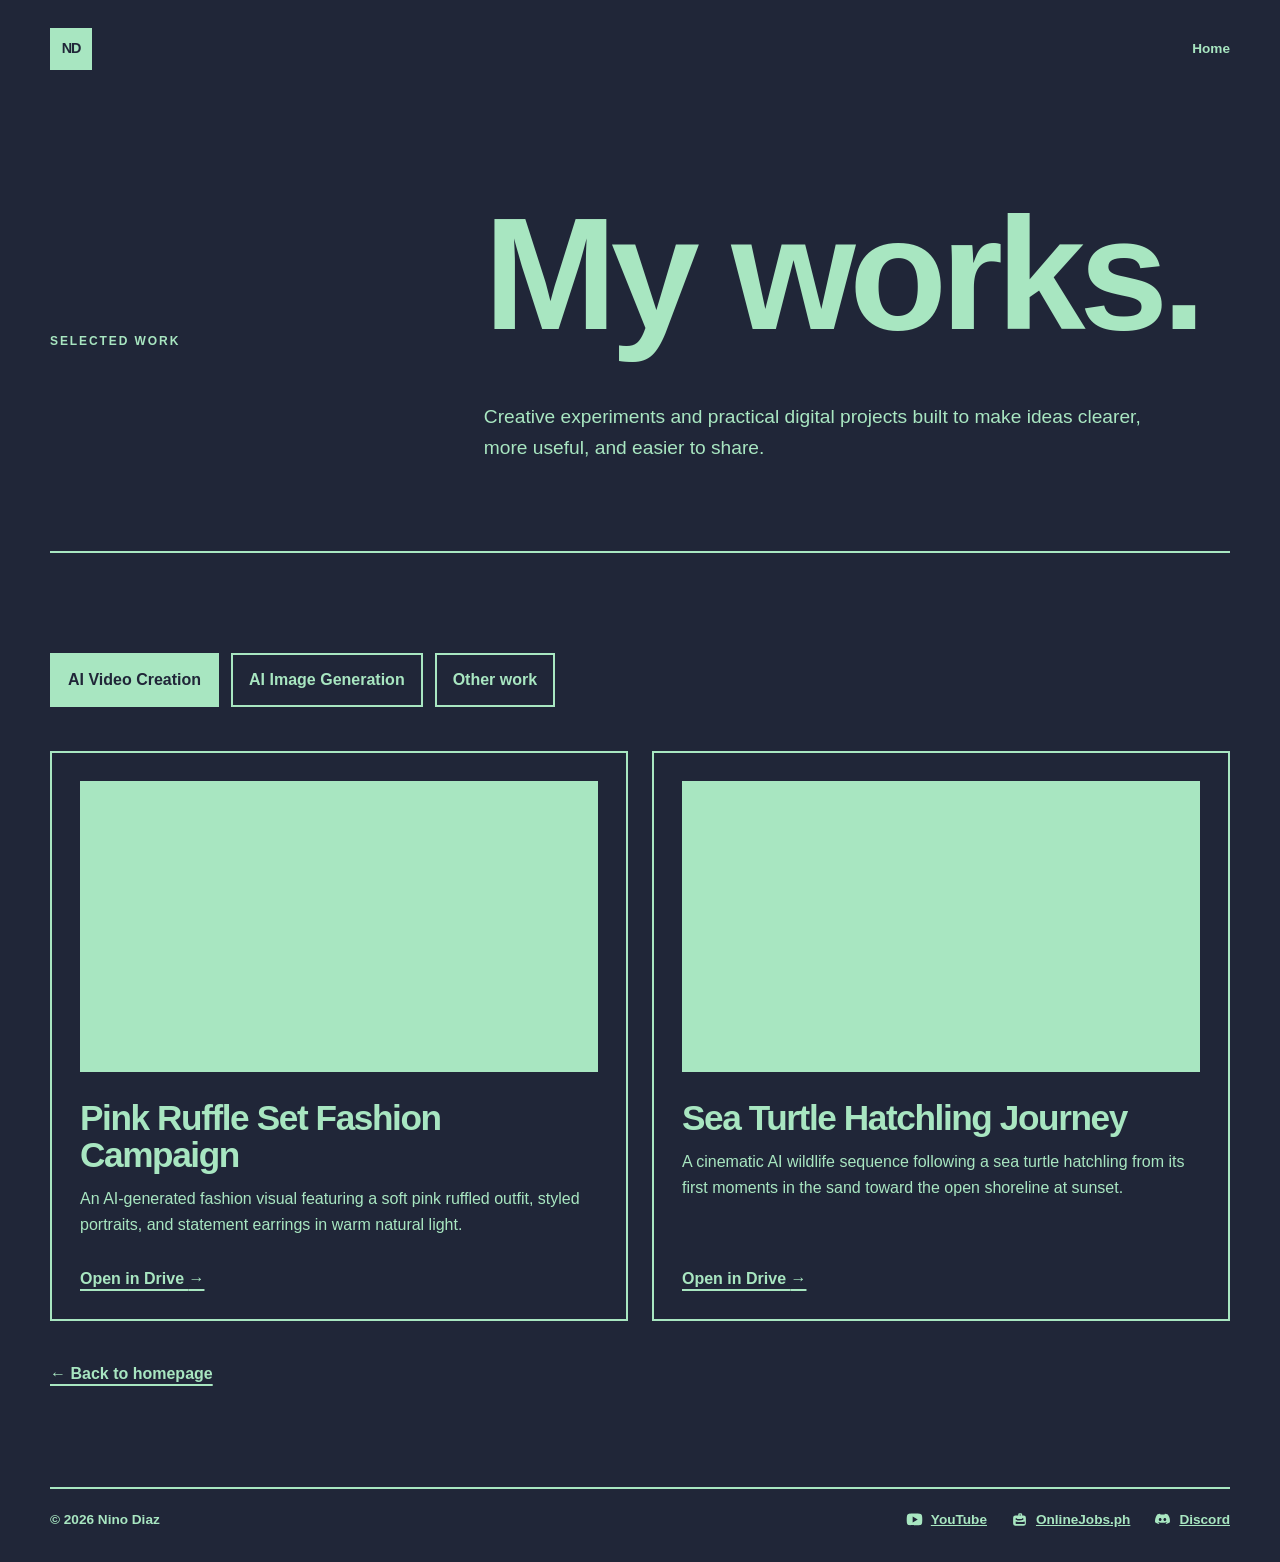
==== works.html @ df13174a "Add AI image generation gallery" ====
<!doctype html>
<html lang="en">
  <head>
    <meta charset="UTF-8" />
    <meta name="viewport" content="width=device-width, initial-scale=1.0" />
    <meta
      name="description"
      content="Selected works by Nino Diaz, including AI video creation and virtual support projects."
    />
    <title>My Works | Nino Diaz</title>
    <link rel="stylesheet" href="styles.css" />
    <script src="works.js" defer></script>
  </head>
  <body>
    <main>
      <section class="hero works-hero" aria-labelledby="works-title">
        <header class="site-header">
          <a class="brand-mark" href="index.html" aria-label="Nino Diaz home">ND</a>
          <nav aria-label="Main navigation">
            <a href="index.html">Home</a>
          </nav>
        </header>
        <div class="works-heading">
          <p class="eyebrow">Selected work</p>
          <h1 id="works-title">My works<span class="accent-dot">.</span></h1>
          <p class="works-intro">
            Creative experiments and practical digital projects built to make ideas clearer,
            more useful, and easier to share.
          </p>
        </div>
      </section>

      <section class="section works-section" aria-label="Portfolio categories">
        <div class="work-tabs" role="tablist" aria-label="Work categories">
          <button class="work-tab" id="tab-ai-video" type="button" role="tab" aria-selected="true" aria-controls="panel-ai-video">
            AI Video Creation
          </button>
          <button class="work-tab" id="tab-ai-images" type="button" role="tab" aria-selected="false" aria-controls="panel-ai-images" tabindex="-1">
            AI Image Generation
          </button>
          <button class="work-tab" id="tab-other" type="button" role="tab" aria-selected="false" aria-controls="panel-other" tabindex="-1">
            Other work
          </button>
        </div>

        <div class="work-panel" id="panel-ai-video" role="tabpanel" aria-labelledby="tab-ai-video">
          <div class="work-grid">
            <article class="work-card">
              <div>
                <div class="video-embed">
                  <iframe
                    src="https://drive.google.com/file/d/1aWPhXCUprAcHNnb5yyU58KaxYE_5IWC5/preview"
                    title="Pink Ruffle Set Fashion Campaign"
                    allow="autoplay"
                    allowfullscreen></iframe>
                </div>
                <h3>Pink Ruffle Set Fashion Campaign</h3>
                <p>An AI-generated fashion visual featuring a soft pink ruffled outfit, styled portraits, and statement earrings in warm natural light.</p>
              </div>
              <a class="text-link" href="https://drive.google.com/file/d/1aWPhXCUprAcHNnb5yyU58KaxYE_5IWC5/view?usp=sharing" target="_blank" rel="noreferrer">Open in Drive <span aria-hidden="true">→</span></a>
            </article>
            <article class="work-card">
              <div>
                <div class="video-embed">
                  <iframe
                    src="https://drive.google.com/file/d/1zFRBkExvFxt1mUU0aeF-nnfUqFPvRGbL/preview"
                    title="Sea Turtle Hatchling Journey"
                    allow="autoplay"
                    allowfullscreen></iframe>
                </div>
                <h3>Sea Turtle Hatchling Journey</h3>
                <p>A cinematic AI wildlife sequence following a sea turtle hatchling from its first moments in the sand toward the open shoreline at sunset.</p>
              </div>
              <a class="text-link" href="https://drive.google.com/file/d/1zFRBkExvFxt1mUU0aeF-nnfUqFPvRGbL/view?usp=sharing" target="_blank" rel="noreferrer">Open in Drive <span aria-hidden="true">→</span></a>
            </article>
          </div>
        </div>

        <div class="work-panel" id="panel-ai-images" role="tabpanel" aria-labelledby="tab-ai-images" hidden>
          <div class="image-gallery" aria-label="AI image generation gallery">
            <figure class="gallery-card">
              <img src="assets/ai-images/mustang_cover_front_1600.png" alt="AI-generated Mustang front cover image" />
              <figcaption>Mustang front cover</figcaption>
            </figure>
            <figure class="gallery-card">
              <img src="assets/ai-images/mustang_cover_front_angle_1600.png" alt="AI-generated Mustang front angle image" />
              <figcaption>Mustang front angle</figcaption>
            </figure>
            <figure class="gallery-card">
              <img src="assets/ai-images/mustang_cover_rear_1600.png" alt="AI-generated Mustang rear cover image" />
              <figcaption>Mustang rear view</figcaption>
            </figure>
            <figure class="gallery-card">
              <img src="assets/ai-images/mustang_cover_side_1600.png" alt="AI-generated Mustang side profile image" />
              <figcaption>Mustang side profile</figcaption>
            </figure>
          </div>
        </div>

        <div class="work-panel" id="panel-other" role="tabpanel" aria-labelledby="tab-other" hidden>
          <div class="work-grid">
            <article class="work-card">
              <div>
                <div class="work-placeholder">Project preview will be added here</div>
                <h3>More work soon</h3>
                <p>Additional portfolio categories can be added here when the projects are ready.</p>
              </div>
              <p class="eyebrow">Coming soon</p>
            </article>
          </div>
        </div>

        <a class="text-link back-link" href="index.html">← Back to homepage</a>
      </section>
    </main>
    <footer>
      <p>© 2026 Nino Diaz</p>
      <div class="footer-links" aria-label="Social and professional links">
        <a href="https://www.youtube.com/@oninjutsutv2686" target="_blank" rel="noreferrer"><svg class="footer-icon" viewBox="0 0 24 24" aria-hidden="true"><path d="M22.5 6.2a2.9 2.9 0 0 0-2-2C18.7 3.7 12 3.7 12 3.7s-6.7 0-8.5.5a2.9 2.9 0 0 0-2 2C1 8 1 12 1 12s0 4 .5 5.8a2.9 2.9 0 0 0 2 2c1.8.5 8.5.5 8.5.5s6.7 0 8.5-.5a2.9 2.9 0 0 0 2-2c.5-1.8.5-5.8.5-5.8s0-4-.5-5.8ZM9.4 16.2V7.8l7.2 4.2-7.2 4.2Z" /></svg>YouTube</a>
        <a href="https://www.onlinejobs.ph/jobseekers/info/972240" target="_blank" rel="noreferrer"><svg class="footer-icon" viewBox="0 0 24 24" aria-hidden="true"><path d="M8.2 6.2h2V5a2 2 0 0 1 2-2h1.6a2 2 0 0 1 2 2v1.2h2A3.2 3.2 0 0 1 21 9.4v8.2a3.2 3.2 0 0 1-3.2 3.2H6.2A3.2 3.2 0 0 1 3 17.6V9.4a3.2 3.2 0 0 1 3.2-3.2Zm4-1.2v1.2h1.6V5h-1.6Zm-5.6 5.2v2.2c3.3 1.2 7.5 1.2 10.8 0v-2.2h-2v1.1H8.6v-1.1h-2Zm0 4.5v2.9c0 .5.4.9.9.9h11c.5 0 .9-.4.9-.9v-2.9c-3.8 1.2-9 1.2-12.8 0Z" /></svg>OnlineJobs.ph</a>
        <a href="https://discordapp.com/users/670417993934569493" target="_blank" rel="noreferrer"><svg class="footer-icon" viewBox="0 0 24 24" aria-hidden="true"><path d="M19.5 5.1A16.6 16.6 0 0 0 15.4 4l-.5 1.1a14.4 14.4 0 0 0-5.8 0L8.6 4a16.6 16.6 0 0 0-4.1 1.1C1.9 8.8 1.2 12.4 1.5 16a16.7 16.7 0 0 0 5 2.5l1.2-1.6c-.7-.3-1.3-.7-1.9-1.1l.5-.4c3.7 1.7 7.7 1.7 11.4 0l.5.4c-.6.4-1.2.8-1.9 1.1l1.2 1.6a16.7 16.7 0 0 0 5-2.5c.4-4.2-.7-7.8-3-10.9ZM8.7 14.2c-1.1 0-2-1-2-2.2s.9-2.2 2-2.2 2 1 2 2.2-.9 2.2-2 2.2Zm6.6 0c-1.1 0-2-1-2-2.2s.9-2.2 2-2.2 2 1 2 2.2-.9 2.2-2 2.2Z" /></svg>Discord</a>
      </div>
    </footer>
  </body>
</html>
---- styles.css ----
:root {
  --ink: #132238;
  --paper: #f4f0e8;
}

* {
  box-sizing: border-box;
}

html {
  scroll-behavior: auto;
}

body {
  margin: 0;
  background: var(--paper);
  color: var(--ink);
  font-family: Arial, Helvetica, sans-serif;
  line-height: 1.6;
}

main {
  overflow: hidden;
}

.hero,
.section,
.closing,
footer {
  width: min(1120px, calc(100% - 48px));
  margin: 0 auto;
}

.hero {
  min-height: 76vh;
  display: flex;
  flex-direction: column;
  justify-content: center;
  padding: 88px 0 96px;
}

.eyebrow,
.service-number {
  margin: 0 0 20px;
  font-size: 0.75rem;
  font-weight: 700;
  letter-spacing: 0.16em;
  line-height: 1.4;
  text-transform: uppercase;
}

h1,
h2,
h3,
p {
  margin-top: 0;
}

h1,
h2,
h3 {
  line-height: 1.05;
  letter-spacing: -0.04em;
}

h1 {
  max-width: 900px;
  margin-bottom: 28px;
  font-size: clamp(4rem, 13vw, 10rem);
  font-weight: 800;
}

.hero-title {
  max-width: 880px;
  margin-bottom: 28px;
  font-size: clamp(1.2rem, 2.3vw, 2rem);
  font-weight: 700;
  line-height: 1.3;
}

.hero-copy {
  max-width: 580px;
  margin-bottom: 44px;
  font-size: clamp(1.1rem, 2vw, 1.35rem);
}

.hero-note {
  display: block;
  width: 100%;
  max-width: 100%;
  padding: 12px 16px;
  border: 2px solid var(--ink);
  font-size: 0.9rem;
  font-weight: 700;
}

.text-link {
  width: fit-content;
  margin-top: 28px;
  color: var(--ink);
  font-size: 1rem;
  font-weight: 700;
  text-decoration-thickness: 2px;
  text-underline-offset: 5px;
}

.text-link:hover,
.text-link:focus-visible {
  text-decoration-thickness: 4px;
}

.works-hero {
  min-height: auto;
  padding-bottom: 72px;
}

.works-intro {
  max-width: 700px;
  margin-top: 28px;
  font-size: 1.2rem;
}

.works-section {
  padding-top: 0;
}

.work-tabs {
  display: flex;
  flex-wrap: wrap;
  gap: 12px;
  margin-bottom: 44px;
}

.work-tab {
  border: 2px solid var(--ink);
  padding: 12px 16px;
  background: var(--paper);
  color: var(--ink);
  cursor: pointer;
  font: inherit;
  font-weight: 700;
}

.work-tab[aria-selected="true"],
.work-tab:hover,
.work-tab:focus-visible {
  background: var(--ink);
  color: var(--paper);
}

.work-panel[hidden] {
  display: none;
}

.work-grid {
  display: grid;
  grid-template-columns: repeat(2, minmax(0, 1fr));
  gap: 24px;
}

.image-gallery {
  display: grid;
  grid-template-columns: repeat(3, minmax(0, 1fr));
  gap: 24px;
}

.gallery-card {
  margin: 0;
  border: 2px solid var(--paper);
}

.gallery-card img {
  display: block;
  width: 100%;
  aspect-ratio: 4 / 3;
  object-fit: cover;
}

.gallery-card figcaption {
  padding: 14px 16px;
  font-size: 0.85rem;
  font-weight: 700;
  text-transform: uppercase;
  letter-spacing: 0.08em;
}

.gallery-empty {
  grid-column: 1 / -1;
  min-height: 280px;
  display: grid;
  place-content: center;
  padding: 32px;
  border: 2px dashed var(--paper);
  text-align: center;
}

.gallery-empty h3 {
  margin: 0 0 12px;
  font-size: clamp(1.6rem, 3vw, 2.4rem);
}

.gallery-empty p:last-child {
  max-width: 520px;
  margin: 0 auto;
}

code {
  font-family: Consolas, "Courier New", monospace;
}

.work-card {
  min-height: 340px;
  padding: 28px;
  border: 2px solid var(--ink);
  display: flex;
  flex-direction: column;
  justify-content: space-between;
}

.work-placeholder {
  min-height: 150px;
  display: grid;
  place-items: center;
  border: 2px dashed var(--ink);
  text-align: center;
  font-size: 0.9rem;
  font-weight: 700;
}

.video-embed {
  aspect-ratio: 16 / 9;
  border: 2px solid var(--ink);
  background: var(--ink);
}

.video-embed iframe {
  display: block;
  width: 100%;
  height: 100%;
  border: 0;
}

.work-card h3 {
  margin: 28px 0 12px;
  font-size: clamp(1.5rem, 3vw, 2.2rem);
}

.work-card p:last-child {
  margin-bottom: 0;
}

.back-link {
  display: inline-block;
  margin-top: 40px;
}

.section {
  padding: 96px 0;
  border-top: 2px solid var(--ink);
}

.section-heading {
  display: grid;
  grid-template-columns: minmax(180px, 0.7fr) 1.3fr;
  gap: 32px;
  align-items: start;
  margin-bottom: 56px;
}

h2 {
  max-width: 720px;
  margin-bottom: 0;
  font-size: clamp(2.2rem, 5vw, 4.5rem);
}

.service-grid {
  display: grid;
  grid-template-columns: repeat(2, minmax(0, 1fr));
  border-top: 2px solid var(--ink);
  border-left: 2px solid var(--ink);
}

.service-card {
  min-height: 280px;
  padding: 28px;
  border-right: 2px solid var(--ink);
  border-bottom: 2px solid var(--ink);
}

.service-number {
  margin-bottom: 52px;
}

.service-card h3 {
  margin-bottom: 14px;
  font-size: clamp(1.6rem, 3vw, 2.2rem);
}

.service-card p:last-child {
  max-width: 430px;
  margin-bottom: 0;
}

.statement {
  display: grid;
  grid-template-columns: minmax(180px, 0.7fr) 1.3fr;
  gap: 32px;
}

.statement h2 {
  margin-bottom: 28px;
}

.statement > p:last-child {
  grid-column: 2;
  max-width: 610px;
  margin-bottom: 0;
  font-size: 1.2rem;
}

.closing {
  padding: 96px 0 120px;
  border-top: 2px solid var(--ink);
}

.closing h2 {
  max-width: 720px;
  margin-bottom: 28px;
}

.closing p:last-child {
  max-width: 580px;
  margin-bottom: 0;
  font-size: 1.2rem;
}

footer {
  display: flex;
  align-items: center;
  justify-content: space-between;
  gap: 32px;
  padding: 20px 0 32px;
  border-top: 2px solid var(--ink);
  font-size: 0.85rem;
  font-weight: 700;
}

footer p {
  margin: 0;
}

.footer-links {
  display: flex;
  align-items: center;
  flex-wrap: wrap;
  justify-content: flex-end;
  gap: 24px;
  margin-top: 0;
}

.footer-links a,
.footer-links span {
  display: inline-flex;
  align-items: center;
  gap: 8px;
  color: var(--paper);
  font-size: 0.85rem;
  font-weight: 700;
}

.footer-icon {
  width: 17px;
  height: 17px;
  fill: currentColor;
  flex: 0 0 auto;
}

.footer-links a:hover,
.footer-links a:focus-visible {
  text-decoration-thickness: 2px;
  text-underline-offset: 4px;
}

@media (max-width: 720px) {
  .hero,
  .section,
  .closing,
  footer {
    width: min(100% - 32px, 1120px);
  }

  .hero {
    min-height: auto;
    padding: 64px 0 80px;
  }

  .section,
  .closing {
    padding: 72px 0 80px;
  }

  .section-heading,
  .statement {
    display: block;
  }

  .section-heading .eyebrow,
  .statement .eyebrow {
    margin-bottom: 28px;
  }

  .service-grid {
    display: block;
  }

  .work-grid {
    grid-template-columns: 1fr;
  }

  .image-gallery {
    grid-template-columns: 1fr;
  }

  .service-card {
    min-height: 0;
  }

  .service-number {
    margin-bottom: 36px;
  }

  .statement > p:last-child {
    margin-top: 28px;
  }
}

/* Editorial portfolio direction: a dark canvas, oversized type, and modular blocks. */
:root {
  --ink: #202638;
  --paper: #a8e6c1;
}

body {
  min-width: 320px;
  background: var(--ink);
  color: var(--paper);
}

.hero,
.section,
.closing,
footer {
  width: min(1180px, calc(100% - 80px));
}

.hero {
  min-height: 100vh;
  padding-top: 28px;
  padding-bottom: 80px;
}

.site-header {
  display: flex;
  align-items: center;
  justify-content: space-between;
  margin-bottom: 120px;
}

.brand-mark {
  display: grid;
  width: 42px;
  height: 42px;
  place-items: center;
  background: var(--paper);
  color: var(--ink);
  font-size: 0.9rem;
  font-weight: 900;
  letter-spacing: -0.08em;
  text-decoration: none;
}

nav a {
  color: var(--paper);
  font-size: 0.85rem;
  font-weight: 700;
  text-decoration: none;
}

nav a:hover,
nav a:focus-visible {
  text-decoration: underline;
  text-underline-offset: 5px;
}

nav {
  display: flex;
  gap: 24px;
}

.hero-grid {
  display: flex;
  flex-direction: column;
  width: 100%;
  max-width: none;
  gap: clamp(48px, 8vw, 120px);
  align-items: flex-end;
}

.hero-identity,
.hero-introduction {
  flex: 1 1 0;
  min-width: 0;
}

.hero-identity h1 {
  margin-bottom: 44px;
  font-size: clamp(5rem, 14vw, 11rem);
  line-height: 0.82;
}

.accent-dot {
  color: var(--paper);
}

.hero-introduction {
  max-width: none;
  margin-top: 0;
  padding-bottom: 12px;
}

.hero-introduction .hero-title {
  font-size: clamp(1.5rem, 3vw, 2.4rem);
  line-height: 1.1;
}

.hero-introduction .hero-specialties {
  margin-top: 20px;
  font-size: 0.95rem;
  letter-spacing: 0.06em;
  line-height: 1.5;
  text-transform: uppercase;
}

.hero-introduction .hero-copy {
  max-width: none;
  margin-bottom: 44px;
  white-space: nowrap;
  font-size: clamp(0.68rem, 1vw, 1rem);
}

.hero-introduction .hero-copy {
  font-size: 1rem;
}

.eyebrow {
  color: var(--paper);
}

.hero-note,
.text-link,
.work-tab,
.work-card,
.work-placeholder,
.video-embed,
.service-grid,
.service-card,
.section,
.closing,
footer {
  border-color: var(--paper);
}

.text-link {
  color: var(--paper);
}

.section {
  padding-top: 100px;
  padding-bottom: 100px;
}

.service-grid {
  grid-template-columns: repeat(3, minmax(0, 1fr));
}

.service-card {
  min-height: 260px;
}

.service-card:nth-child(4) {
  grid-column: span 3;
  min-height: 200px;
}

.works-hero {
  min-height: auto;
  padding-bottom: 88px;
}

.works-heading {
  display: grid;
  grid-template-columns: minmax(180px, 0.7fr) 1.3fr;
  gap: 32px;
  align-items: end;
}

.works-heading h1 {
  margin-bottom: 12px;
}

.works-intro {
  grid-column: 2;
  margin: 0;
}

.work-tab {
  background: var(--ink);
  color: var(--paper);
}

.work-tab[aria-selected="true"],
.work-tab:hover,
.work-tab:focus-visible {
  background: var(--paper);
  color: var(--ink);
}

.work-placeholder {
  background: var(--paper);
  color: var(--ink);
}

.video-embed {
  background: var(--paper);
}

.closing {
  border-top: 2px solid var(--paper);
}

.contact-grid {
  display: grid;
  grid-template-columns: minmax(220px, 0.8fr) minmax(300px, 1.2fr);
  gap: 80px;
  align-items: start;
}

.contact-copy {
  max-width: 360px;
  font-size: 1.15rem;
}

.contact-email {
  margin-top: 36px;
  font-weight: 700;
}

.contact-form {
  display: grid;
  gap: 10px;
}

.contact-form label {
  margin-top: 14px;
  font-size: 0.75rem;
  font-weight: 700;
  letter-spacing: 0.14em;
  text-transform: uppercase;
}

.contact-form input:not(.honeypot),
.contact-form textarea {
  width: 100%;
  border: 2px solid var(--paper);
  border-radius: 0;
  padding: 14px 16px;
  background: var(--ink);
  color: var(--paper);
  font: inherit;
  resize: vertical;
}

.contact-form input:not(.honeypot)::placeholder,
.contact-form textarea::placeholder {
  color: var(--paper);
  opacity: 0.72;
}

.contact-form input:not(.honeypot):focus,
.contact-form textarea:focus {
  outline: 3px solid var(--paper);
  outline-offset: 3px;
}

.contact-form button {
  width: fit-content;
  margin-top: 22px;
  border: 2px solid var(--paper);
  padding: 14px 18px;
  background: var(--paper);
  color: var(--ink);
  cursor: pointer;
  font: inherit;
  font-weight: 700;
}

.contact-form button:hover,
.contact-form button:focus-visible {
  background: var(--ink);
  color: var(--paper);
}

.honeypot {
  position: absolute;
  left: -9999px;
  opacity: 0;
}

@media (max-width: 720px) {
  .hero,
  .section,
  .closing,
  footer {
    width: min(100% - 32px, 1180px);
  }

  .hero {
    min-height: auto;
    padding-top: 20px;
  }

  .site-header {
    margin-bottom: 80px;
  }

  .hero-grid,
  .works-heading {
    display: block;
  }

  .hero-identity h1 {
    margin-bottom: 36px;
    font-size: clamp(4.5rem, 22vw, 8rem);
  }

  .hero-introduction {
    margin-top: 72px;
    padding-bottom: 0;
  }

  .hero-introduction .hero-copy {
    white-space: normal;
    font-size: 1rem;
  }

  .works-heading h1 {
    margin-bottom: 24px;
  }

  .service-grid {
    display: block;
  }

  .contact-grid {
    display: block;
  }

  .contact-form {
    margin-top: 56px;
  }

  footer {
    align-items: flex-start;
    flex-direction: column;
    gap: 18px;
  }

  .footer-links {
    justify-content: flex-start;
    gap: 14px 20px;
  }

  .service-card:nth-child(4) {
    min-height: 0;
  }
}
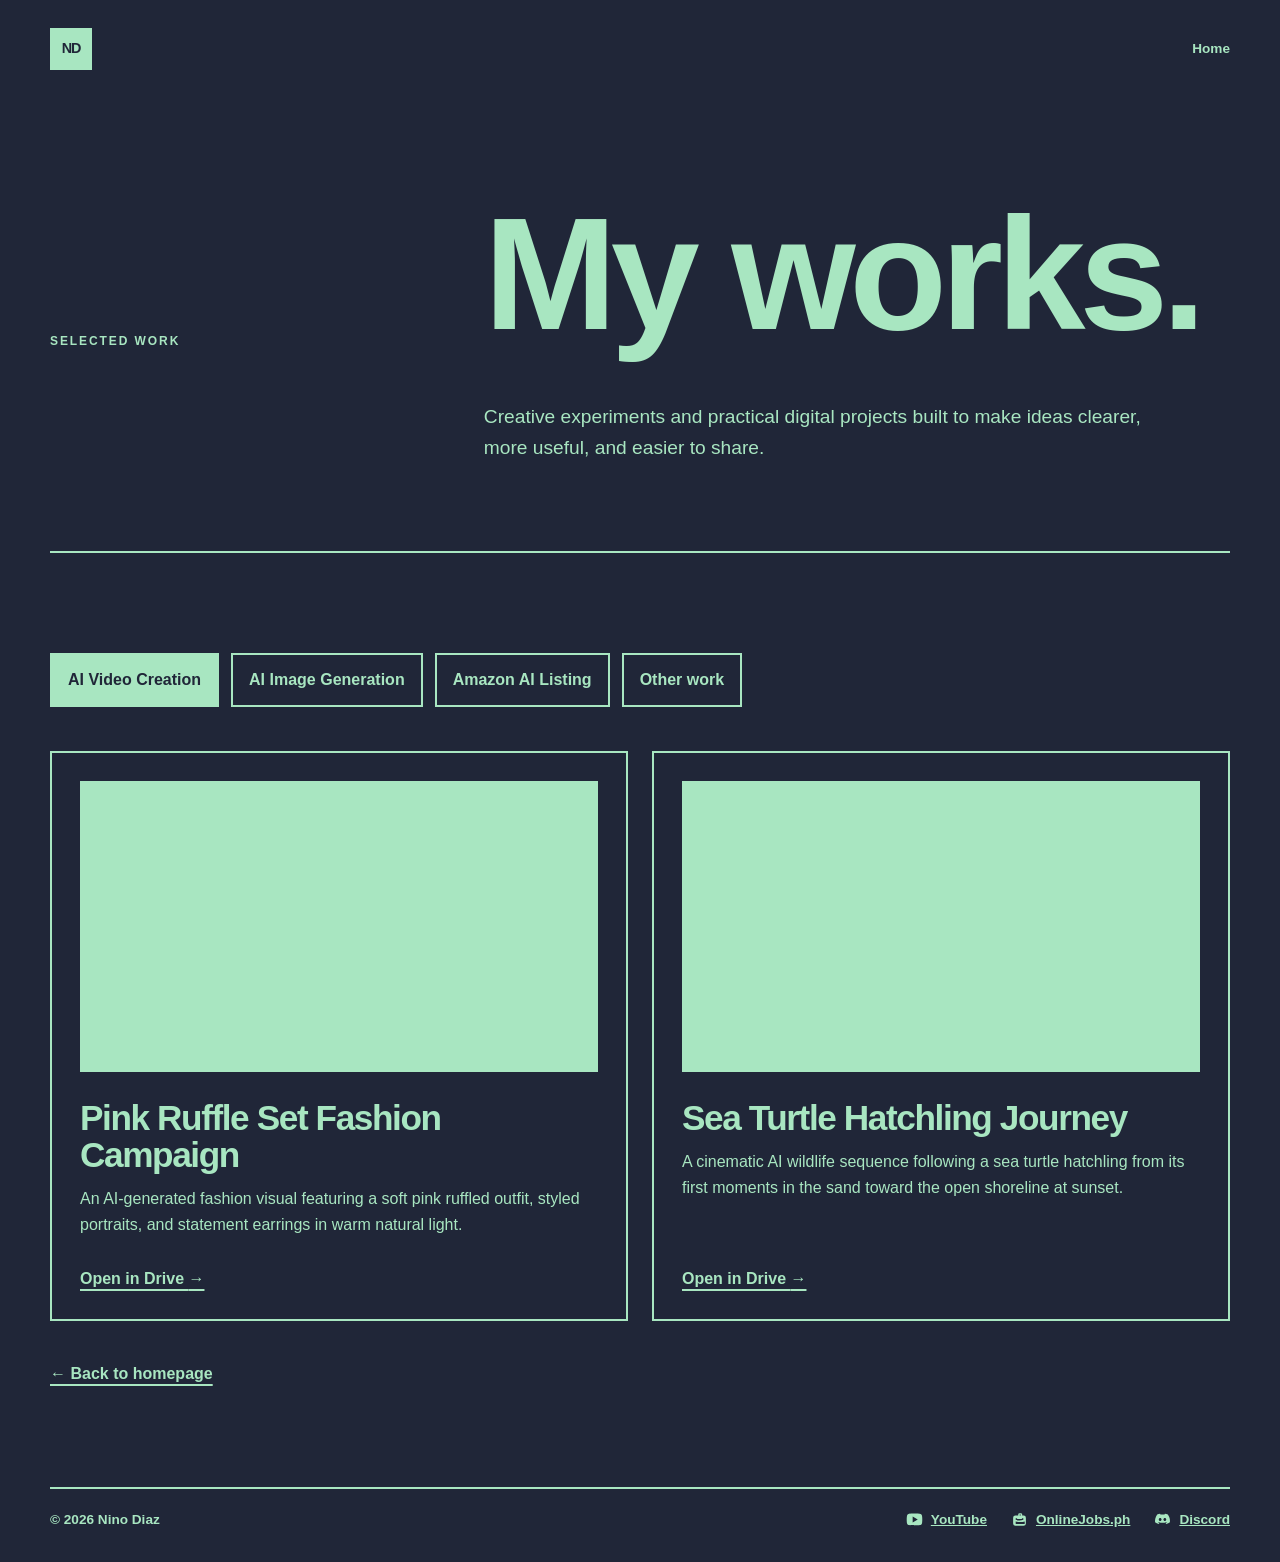
==== commit c1ed18cc: "Organize AI projects and add Amazon listing tab" ====
--- a/works.html
+++ b/works.html
@@ -38,6 +38,9 @@
           <button class="work-tab" id="tab-ai-images" type="button" role="tab" aria-selected="false" aria-controls="panel-ai-images" tabindex="-1">
             AI Image Generation
           </button>
+          <button class="work-tab" id="tab-amazon-listing" type="button" role="tab" aria-selected="false" aria-controls="panel-amazon-listing" tabindex="-1">
+            Amazon AI Listing
+          </button>
           <button class="work-tab" id="tab-other" type="button" role="tab" aria-selected="false" aria-controls="panel-other" tabindex="-1">
             Other work
           </button>
@@ -77,23 +80,47 @@
         </div>
 
         <div class="work-panel" id="panel-ai-images" role="tabpanel" aria-labelledby="tab-ai-images" hidden>
+          <div class="work-ideation">
+            <p class="eyebrow">Skill focus</p>
+            <h3>AI creative ideation &amp; product visualization</h3>
+            <p>
+              Developing visual concepts from an idea, directing the image style with prompts,
+              and creating a consistent series that presents a product from multiple angles.
+            </p>
+            <p class="skill-line">Concept development · Prompt direction · Product visualization · Visual storytelling</p>
+          </div>
           <div class="image-gallery" aria-label="AI image generation gallery">
             <figure class="gallery-card">
-              <img src="assets/ai-images/mustang_cover_front_1600.png" alt="AI-generated Mustang front cover image" />
-              <figcaption>Mustang front cover</figcaption>
+              <img src="assets/ai-images/mustang-product/mustang_cover_front_1600.png" alt="AI-generated Mustang front cover image" />
             </figure>
             <figure class="gallery-card">
-              <img src="assets/ai-images/mustang_cover_front_angle_1600.png" alt="AI-generated Mustang front angle image" />
-              <figcaption>Mustang front angle</figcaption>
+              <img src="assets/ai-images/mustang-product/mustang_cover_front_angle_1600.png" alt="AI-generated Mustang front angle image" />
             </figure>
             <figure class="gallery-card">
-              <img src="assets/ai-images/mustang_cover_rear_1600.png" alt="AI-generated Mustang rear cover image" />
-              <figcaption>Mustang rear view</figcaption>
+              <img src="assets/ai-images/mustang-product/mustang_cover_rear_1600.png" alt="AI-generated Mustang rear cover image" />
             </figure>
             <figure class="gallery-card">
-              <img src="assets/ai-images/mustang_cover_side_1600.png" alt="AI-generated Mustang side profile image" />
-              <figcaption>Mustang side profile</figcaption>
+              <img src="assets/ai-images/mustang-product/mustang_cover_side_1600.png" alt="AI-generated Mustang side profile image" />
             </figure>
+          </div>
+        </div>
+
+        <div class="work-panel" id="panel-amazon-listing" role="tabpanel" aria-labelledby="tab-amazon-listing" hidden>
+          <div class="work-ideation">
+            <p class="eyebrow">Skill focus</p>
+            <h3>Amazon AI listing content</h3>
+            <p>
+              Creating product visuals and listing assets designed to make an item easier to
+              understand, compare, and discover across an Amazon shopping experience.
+            </p>
+            <p class="skill-line">Product research · Listing strategy · AI image direction · E-commerce content</p>
+          </div>
+          <div class="image-gallery" aria-label="Amazon AI listing gallery">
+            <div class="gallery-empty">
+              <p class="eyebrow">Gallery ready</p>
+              <h3>Add Amazon listing assets</h3>
+              <p>Drop product images into <code>assets/amazon-ai-listing/</code> and we can connect them here.</p>
+            </div>
           </div>
         </div>
 
--- a/styles.css
+++ b/styles.css
@@ -161,12 +161,36 @@
 .image-gallery {
   display: grid;
   grid-template-columns: repeat(3, minmax(0, 1fr));
-  gap: 24px;
+  gap: 0;
+}
+
+.work-ideation {
+  max-width: 760px;
+  margin-bottom: 48px;
+}
+
+.work-ideation h3 {
+  margin-bottom: 16px;
+  font-size: clamp(1.8rem, 4vw, 3.4rem);
+}
+
+.work-ideation p:not(.eyebrow):not(.skill-line) {
+  max-width: 640px;
+  margin-bottom: 24px;
+  font-size: 1.05rem;
+}
+
+.skill-line {
+  margin-bottom: 0;
+  font-size: 0.8rem;
+  font-weight: 700;
+  letter-spacing: 0.08em;
+  line-height: 1.6;
+  text-transform: uppercase;
 }
 
 .gallery-card {
   margin: 0;
-  border: 2px solid var(--paper);
 }
 
 .gallery-card img {
@@ -174,14 +198,6 @@
   width: 100%;
   aspect-ratio: 4 / 3;
   object-fit: cover;
-}
-
-.gallery-card figcaption {
-  padding: 14px 16px;
-  font-size: 0.85rem;
-  font-weight: 700;
-  text-transform: uppercase;
-  letter-spacing: 0.08em;
 }
 
 .gallery-empty {
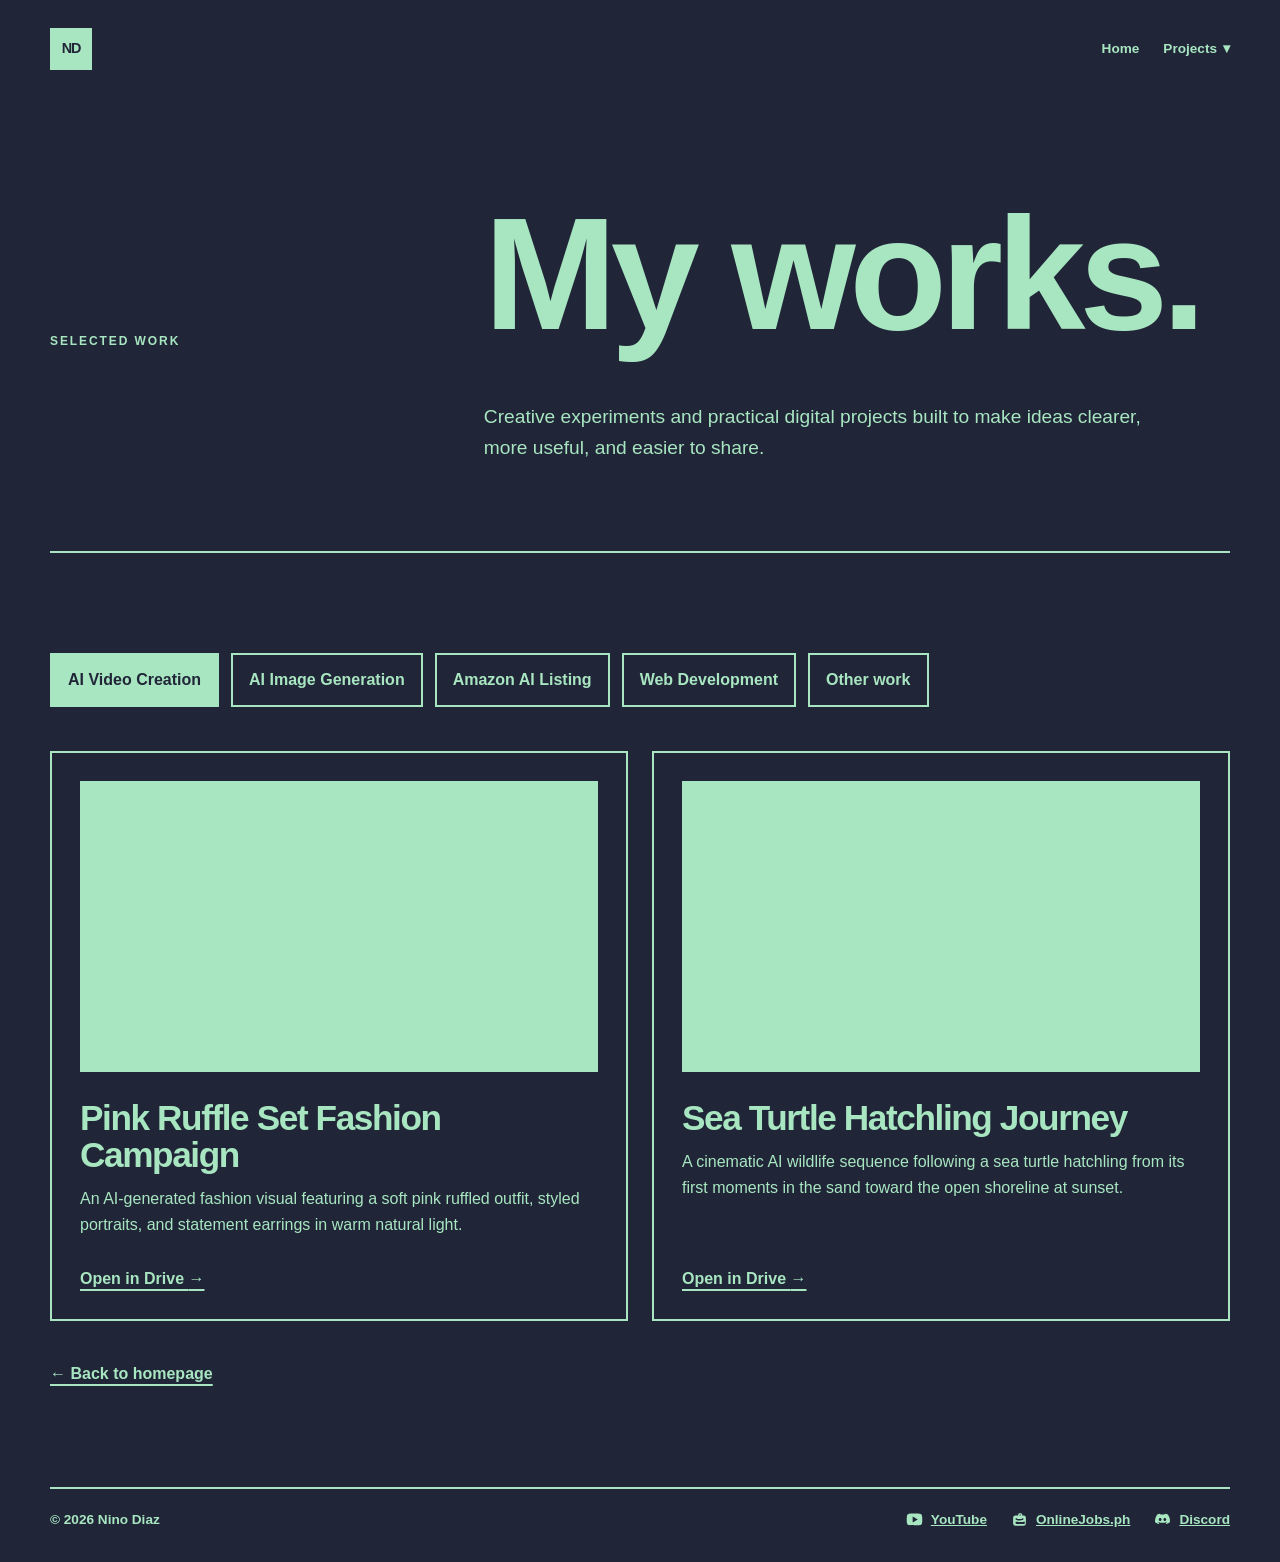
==== commit 1a3028ce: "Add Projects dropdown, AcoustiPads case study, and LaunchKit landing page - New project.html: Acoust" ====
--- a/works.html
+++ b/works.html
@@ -5,10 +5,11 @@
     <meta name="viewport" content="width=device-width, initial-scale=1.0" />
     <meta
       name="description"
-      content="Selected works by Nino Diaz, including AI video creation and virtual support projects."
+      content="Selected works by Nino Diaz, including AI video creation, AI images, Amazon listings, and web development projects."
     />
     <title>My Works | Nino Diaz</title>
     <link rel="stylesheet" href="styles.css" />
+    <script src="nav.js" defer></script>
     <script src="works.js" defer></script>
   </head>
   <body>
@@ -18,6 +19,13 @@
           <a class="brand-mark" href="index.html" aria-label="Nino Diaz home">ND</a>
           <nav aria-label="Main navigation">
             <a href="index.html">Home</a>
+            <div class="nav-dropdown">
+              <button class="nav-dropdown-toggle" type="button" aria-expanded="false" aria-haspopup="true">Projects <span aria-hidden="true">▾</span></button>
+              <ul class="nav-submenu">
+                <li><a href="project.html">AcoustiPads</a></li>
+                <li><a href="landing.html">Digital Product Template</a></li>
+              </ul>
+            </div>
           </nav>
         </header>
         <div class="works-heading">
@@ -41,6 +49,9 @@
           <button class="work-tab" id="tab-amazon-listing" type="button" role="tab" aria-selected="false" aria-controls="panel-amazon-listing" tabindex="-1">
             Amazon AI Listing
           </button>
+          <button class="work-tab" id="tab-web-dev" type="button" role="tab" aria-selected="false" aria-controls="panel-web-dev" tabindex="-1">
+            Web Development
+          </button>
           <button class="work-tab" id="tab-other" type="button" role="tab" aria-selected="false" aria-controls="panel-other" tabindex="-1">
             Other work
           </button>
@@ -80,15 +91,6 @@
         </div>
 
         <div class="work-panel" id="panel-ai-images" role="tabpanel" aria-labelledby="tab-ai-images" hidden>
-          <div class="work-ideation">
-            <p class="eyebrow">Skill focus</p>
-            <h3>AI creative ideation &amp; product visualization</h3>
-            <p>
-              Developing visual concepts from an idea, directing the image style with prompts,
-              and creating a consistent series that presents a product from multiple angles.
-            </p>
-            <p class="skill-line">Concept development · Prompt direction · Product visualization · Visual storytelling</p>
-          </div>
           <div class="image-gallery" aria-label="AI image generation gallery">
             <figure class="gallery-card">
               <img src="assets/ai-images/mustang-product/mustang_cover_front_1600.png" alt="AI-generated Mustang front cover image" />
@@ -106,21 +108,68 @@
         </div>
 
         <div class="work-panel" id="panel-amazon-listing" role="tabpanel" aria-labelledby="tab-amazon-listing" hidden>
-          <div class="work-ideation">
-            <p class="eyebrow">Skill focus</p>
-            <h3>Amazon AI listing content</h3>
-            <p>
-              Creating product visuals and listing assets designed to make an item easier to
-              understand, compare, and discover across an Amazon shopping experience.
-            </p>
-            <p class="skill-line">Product research · Listing strategy · AI image direction · E-commerce content</p>
-          </div>
           <div class="image-gallery" aria-label="Amazon AI listing gallery">
-            <div class="gallery-empty">
-              <p class="eyebrow">Gallery ready</p>
-              <h3>Add Amazon listing assets</h3>
-              <p>Drop product images into <code>assets/amazon-ai-listing/</code> and we can connect them here.</p>
-            </div>
+            <figure class="gallery-card">
+              <img data-zoomable src="assets/amazon-ai-listing/02-brand-removed.png" alt="Amazon AI listing product image 2" />
+            </figure>
+            <figure class="gallery-card">
+              <img data-zoomable src="assets/amazon-ai-listing/03-brand-removed.png" alt="Amazon AI listing product image 3" />
+            </figure>
+            <figure class="gallery-card">
+              <img data-zoomable src="assets/amazon-ai-listing/04-brand-removed.png" alt="Amazon AI listing product image 4" />
+            </figure>
+            <figure class="gallery-card">
+              <img data-zoomable src="assets/amazon-ai-listing/05-brand-removed.png" alt="Amazon AI listing product image 5" />
+            </figure>
+            <figure class="gallery-card">
+              <img data-zoomable src="assets/amazon-ai-listing/06-brand-removed.png" alt="Amazon AI listing product image 6" />
+            </figure>
+            <figure class="gallery-card">
+              <img data-zoomable src="assets/amazon-ai-listing/07-brand-removed.png" alt="Amazon AI listing product image 7" />
+            </figure>
+            <figure class="gallery-card">
+              <img data-zoomable src="assets/amazon-ai-listing/08-brand-removed.png" alt="Amazon AI listing product image 8" />
+            </figure>
+          </div>
+        </div>
+
+        <div class="work-panel" id="panel-web-dev" role="tabpanel" aria-labelledby="tab-web-dev" hidden>
+          <div class="work-grid">
+            <article class="work-card">
+              <div>
+                <div class="work-placeholder">Vehicle Installation Gallery — live site</div>
+                <h3>AcoustiPads Gallery</h3>
+                <p>
+                  A static website for browsing vehicle soundproofing
+                  installations by body type (crossover, hatchback, SUV) —
+                  with live search, per-category gallery pages, and a
+                  Node build script that auto-generates the photo catalog
+                  from image folders. Deployed on GitHub Pages.
+                </p>
+                <p class="skill-line">HTML · CSS · Vanilla JS · Node · GitHub Pages</p>
+              </div>
+              <div class="project-card-links">
+                <a class="text-link" href="project.html">View case study <span aria-hidden="true">→</span></a>
+                <a class="text-link" href="https://yuukivr.github.io/acoustipads" target="_blank" rel="noreferrer">Visit live site <span aria-hidden="true">→</span></a>
+              </div>
+            </article>
+            <article class="work-card">
+              <div>
+                <div class="work-placeholder">Digital product sales page — template</div>
+                <h3>LaunchKit Landing Page</h3>
+                <p>
+                  A complete landing page template for a digital product —
+                  hero with CSS-built product mockup, social proof, feature
+                  grid, testimonials, 3-tier pricing, FAQ, and final CTA.
+                  Self-contained in one HTML + one CSS file, ready to
+                  reskin for any ebook, course, or template pack.
+                </p>
+                <p class="skill-line">HTML · CSS · Landing Page · Conversion Copy</p>
+              </div>
+              <div class="project-card-links">
+                <a class="text-link" href="landing.html">View landing page <span aria-hidden="true">→</span></a>
+              </div>
+            </article>
           </div>
         </div>
 
@@ -148,5 +197,9 @@
         <a href="https://discordapp.com/users/670417993934569493" target="_blank" rel="noreferrer"><svg class="footer-icon" viewBox="0 0 24 24" aria-hidden="true"><path d="M19.5 5.1A16.6 16.6 0 0 0 15.4 4l-.5 1.1a14.4 14.4 0 0 0-5.8 0L8.6 4a16.6 16.6 0 0 0-4.1 1.1C1.9 8.8 1.2 12.4 1.5 16a16.7 16.7 0 0 0 5 2.5l1.2-1.6c-.7-.3-1.3-.7-1.9-1.1l.5-.4c3.7 1.7 7.7 1.7 11.4 0l.5.4c-.6.4-1.2.8-1.9 1.1l1.2 1.6a16.7 16.7 0 0 0 5-2.5c.4-4.2-.7-7.8-3-10.9ZM8.7 14.2c-1.1 0-2-1-2-2.2s.9-2.2 2-2.2 2 1 2 2.2-.9 2.2-2 2.2Zm6.6 0c-1.1 0-2-1-2-2.2s.9-2.2 2-2.2 2 1 2 2.2-.9 2.2-2 2.2Z" /></svg>Discord</a>
       </div>
     </footer>
+    <div class="lightbox" id="image-lightbox" hidden role="dialog" aria-modal="true" aria-label="Expanded image preview">
+      <button class="lightbox-close" type="button" aria-label="Close image preview">×</button>
+      <img id="lightbox-image" src="" alt="" />
+    </div>
   </body>
 </html>
--- a/styles.css
+++ b/styles.css
@@ -198,6 +198,44 @@
   width: 100%;
   aspect-ratio: 4 / 3;
   object-fit: cover;
+}
+
+[data-zoomable] {
+  cursor: zoom-in;
+}
+
+.lightbox {
+  position: fixed;
+  z-index: 10;
+  inset: 0;
+  display: grid;
+  place-items: center;
+  padding: 48px;
+  background: var(--ink);
+}
+
+.lightbox[hidden] {
+  display: none;
+}
+
+.lightbox img {
+  display: block;
+  max-width: min(1200px, 100%);
+  max-height: calc(100vh - 96px);
+  object-fit: contain;
+}
+
+.lightbox-close {
+  position: absolute;
+  top: 20px;
+  right: 28px;
+  border: 0;
+  background: transparent;
+  color: var(--paper);
+  cursor: pointer;
+  font: inherit;
+  font-size: 2.5rem;
+  line-height: 1;
 }
 
 .gallery-empty {
@@ -435,6 +473,14 @@
 
   .image-gallery {
     grid-template-columns: 1fr;
+  }
+
+  .lightbox {
+    padding: 24px;
+  }
+
+  .lightbox img {
+    max-height: calc(100vh - 48px);
   }
 
   .service-card {
@@ -496,9 +542,12 @@
 }
 
 nav a {
+  display: inline-flex;
+  align-items: center;
   color: var(--paper);
   font-size: 0.85rem;
   font-weight: 700;
+  line-height: 1.4;
   text-decoration: none;
 }
 
@@ -508,8 +557,79 @@
   text-underline-offset: 5px;
 }
 
+nav a[aria-current="page"] {
+  text-decoration: underline;
+  text-underline-offset: 5px;
+}
+
+.nav-dropdown {
+  position: relative;
+  display: flex;
+  align-items: center;
+  line-height: 1.4;
+}
+
+.nav-dropdown-toggle {
+  display: inline-flex;
+  align-items: center;
+  gap: 6px;
+  border: 0;
+  padding: 0;
+  margin: 0;
+  background: transparent;
+  color: var(--paper);
+  cursor: pointer;
+  font: inherit;
+  font-size: 0.85rem;
+  font-weight: 700;
+  line-height: 1.4;
+  appearance: none;
+}
+
+.nav-dropdown-toggle:hover,
+.nav-dropdown-toggle:focus-visible {
+  text-decoration: underline;
+  text-underline-offset: 5px;
+}
+
+.nav-submenu {
+  display: none;
+  position: absolute;
+  top: calc(100% + 12px);
+  left: 0;
+  z-index: 20;
+  width: max-content;
+  min-width: 168px;
+  max-width: calc(100vw - 32px);
+  margin: 0;
+  padding: 8px;
+  list-style: none;
+  border: 2px solid var(--paper);
+  background: var(--ink);
+}
+
+.nav-dropdown:hover .nav-submenu,
+.nav-dropdown:focus-within .nav-submenu,
+.nav-dropdown.is-open .nav-submenu {
+  display: block;
+}
+
+.nav-submenu li a {
+  display: block;
+  padding: 10px 12px;
+  white-space: nowrap;
+}
+
+.nav-submenu li a:hover,
+.nav-submenu li a:focus-visible {
+  background: var(--paper);
+  color: var(--ink);
+  text-decoration: none;
+}
+
 nav {
   display: flex;
+  align-items: center;
   gap: 24px;
 }
 
@@ -749,6 +869,11 @@
     margin-bottom: 80px;
   }
 
+  nav {
+    flex-wrap: wrap;
+    gap: 14px 18px;
+  }
+
   .hero-grid,
   .works-heading {
     display: block;
@@ -800,3 +925,292 @@
     min-height: 0;
   }
 }
+
+/* ===== Project case study (project.html) ===== */
+
+.project-hero {
+  min-height: auto;
+  padding-bottom: 72px;
+}
+
+.project-heading h1 {
+  margin-bottom: 24px;
+}
+
+.project-heading .works-intro {
+  max-width: 760px;
+}
+
+.project-actions {
+  display: flex;
+  flex-wrap: wrap;
+  gap: 16px;
+  margin-top: 36px;
+}
+
+.btn-primary,
+.btn-ghost {
+  display: inline-block;
+  border: 2px solid var(--paper);
+  padding: 14px 20px;
+  font-size: 0.95rem;
+  font-weight: 700;
+  text-decoration: none;
+}
+
+.btn-primary {
+  background: var(--paper);
+  color: var(--ink);
+}
+
+.btn-primary:hover,
+.btn-primary:focus-visible {
+  background: var(--ink);
+  color: var(--paper);
+}
+
+.btn-ghost {
+  background: var(--ink);
+  color: var(--paper);
+}
+
+.btn-ghost:hover,
+.btn-ghost:focus-visible {
+  background: var(--paper);
+  color: var(--ink);
+}
+
+.project-meta {
+  display: grid;
+  grid-template-columns: repeat(4, minmax(0, 1fr));
+  gap: 24px;
+  margin: 64px 0 0;
+  padding-top: 28px;
+  border-top: 2px solid var(--paper);
+}
+
+.project-meta dt {
+  margin-bottom: 8px;
+  font-size: 0.72rem;
+  font-weight: 700;
+  letter-spacing: 0.16em;
+  text-transform: uppercase;
+  opacity: 0.75;
+}
+
+.project-meta dd {
+  margin: 0;
+  font-weight: 700;
+}
+
+.project-copy {
+  max-width: 760px;
+}
+
+.project-copy p {
+  margin-bottom: 20px;
+  font-size: 1.08rem;
+}
+
+.project-copy code,
+.feature-card code,
+.workflow code {
+  font-size: 0.92em;
+  word-break: break-word;
+}
+
+.check-list {
+  margin: 24px 0;
+  padding: 0;
+  list-style: none;
+}
+
+.check-list li {
+  padding: 14px 0 14px 28px;
+  border-top: 1px solid var(--paper);
+  position: relative;
+}
+
+.check-list li::before {
+  content: "→";
+  position: absolute;
+  left: 0;
+  font-weight: 700;
+}
+
+.preview-frame {
+  border: 2px solid var(--paper);
+}
+
+.preview-bar {
+  display: flex;
+  align-items: center;
+  gap: 8px;
+  padding: 12px 16px;
+  border-bottom: 2px solid var(--paper);
+}
+
+.preview-bar span {
+  width: 12px;
+  height: 12px;
+  border-radius: 50%;
+  background: var(--paper);
+  flex: 0 0 auto;
+}
+
+.preview-bar code {
+  margin-left: 12px;
+  font-size: 0.82rem;
+  opacity: 0.85;
+  overflow: hidden;
+  text-overflow: ellipsis;
+  white-space: nowrap;
+}
+
+.preview-body {
+  padding: 32px;
+}
+
+.preview-title {
+  margin-bottom: 12px;
+  font-size: clamp(1.6rem, 3vw, 2.4rem);
+  font-weight: 800;
+  letter-spacing: -0.03em;
+  line-height: 1.05;
+}
+
+.preview-body > p {
+  max-width: 620px;
+}
+
+.preview-categories {
+  display: flex;
+  flex-wrap: wrap;
+  gap: 12px;
+  margin: 28px 0 8px;
+}
+
+.preview-categories span {
+  border: 2px solid var(--paper);
+  padding: 10px 14px;
+  font-size: 0.85rem;
+  font-weight: 700;
+}
+
+.feature-grid {
+  display: grid;
+  grid-template-columns: repeat(3, minmax(0, 1fr));
+  border-top: 2px solid var(--paper);
+  border-left: 2px solid var(--paper);
+}
+
+.feature-card {
+  min-height: 240px;
+  padding: 28px;
+  border-right: 2px solid var(--paper);
+  border-bottom: 2px solid var(--paper);
+}
+
+.feature-card .service-number {
+  margin-bottom: 36px;
+}
+
+.feature-card h3 {
+  margin-bottom: 12px;
+  font-size: clamp(1.3rem, 2vw, 1.7rem);
+}
+
+.feature-card p {
+  margin-bottom: 0;
+  opacity: 0.92;
+}
+
+.workflow {
+  margin: 0;
+  padding: 0;
+  list-style: none;
+  border-top: 2px solid var(--paper);
+}
+
+.workflow li {
+  display: grid;
+  grid-template-columns: 80px 1fr;
+  gap: 24px;
+  padding: 28px 0;
+  border-bottom: 2px solid var(--paper);
+}
+
+.workflow li > span {
+  font-size: 1.4rem;
+  font-weight: 900;
+  letter-spacing: -0.04em;
+}
+
+.workflow h3 {
+  margin-bottom: 8px;
+  font-size: 1.3rem;
+}
+
+.workflow p {
+  margin-bottom: 0;
+  max-width: 640px;
+}
+
+.stack-grid {
+  display: grid;
+  grid-template-columns: repeat(2, minmax(0, 1fr));
+  gap: 24px;
+}
+
+.stack-block {
+  padding: 28px;
+  border: 2px solid var(--paper);
+}
+
+.stack-block h3 {
+  margin-bottom: 16px;
+  font-size: 1.3rem;
+}
+
+.stack-block ul {
+  margin: 0;
+  padding-left: 20px;
+}
+
+.stack-block li {
+  margin-bottom: 10px;
+}
+
+.stack-block li:last-child {
+  margin-bottom: 0;
+}
+
+.project-card-links {
+  display: flex;
+  flex-wrap: wrap;
+  gap: 16px 24px;
+}
+
+@media (max-width: 720px) {
+  .project-meta {
+    grid-template-columns: repeat(2, minmax(0, 1fr));
+  }
+
+  .feature-grid,
+  .stack-grid {
+    display: block;
+  }
+
+  .feature-card,
+  .stack-block {
+    margin-bottom: 16px;
+  }
+
+  .workflow li {
+    grid-template-columns: 48px 1fr;
+  }
+
+  .preview-body {
+    padding: 24px;
+  }
+}
